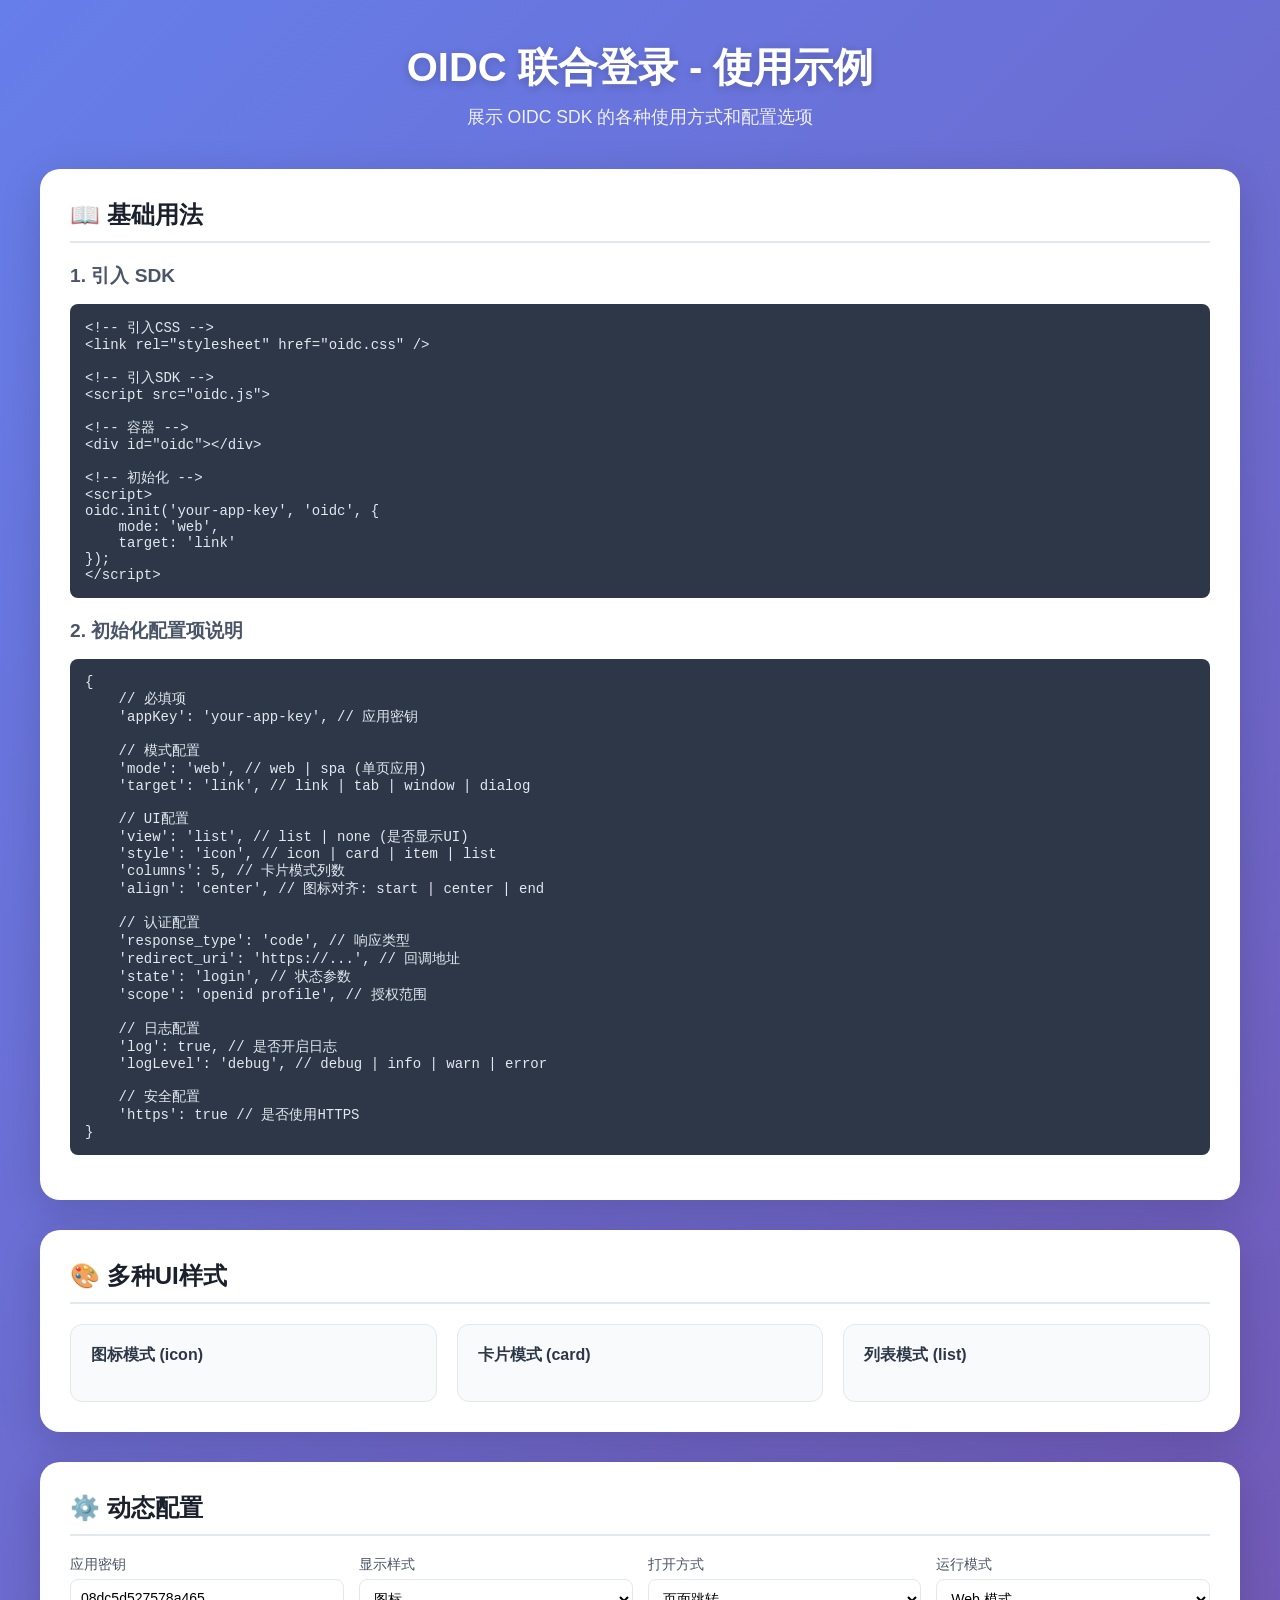
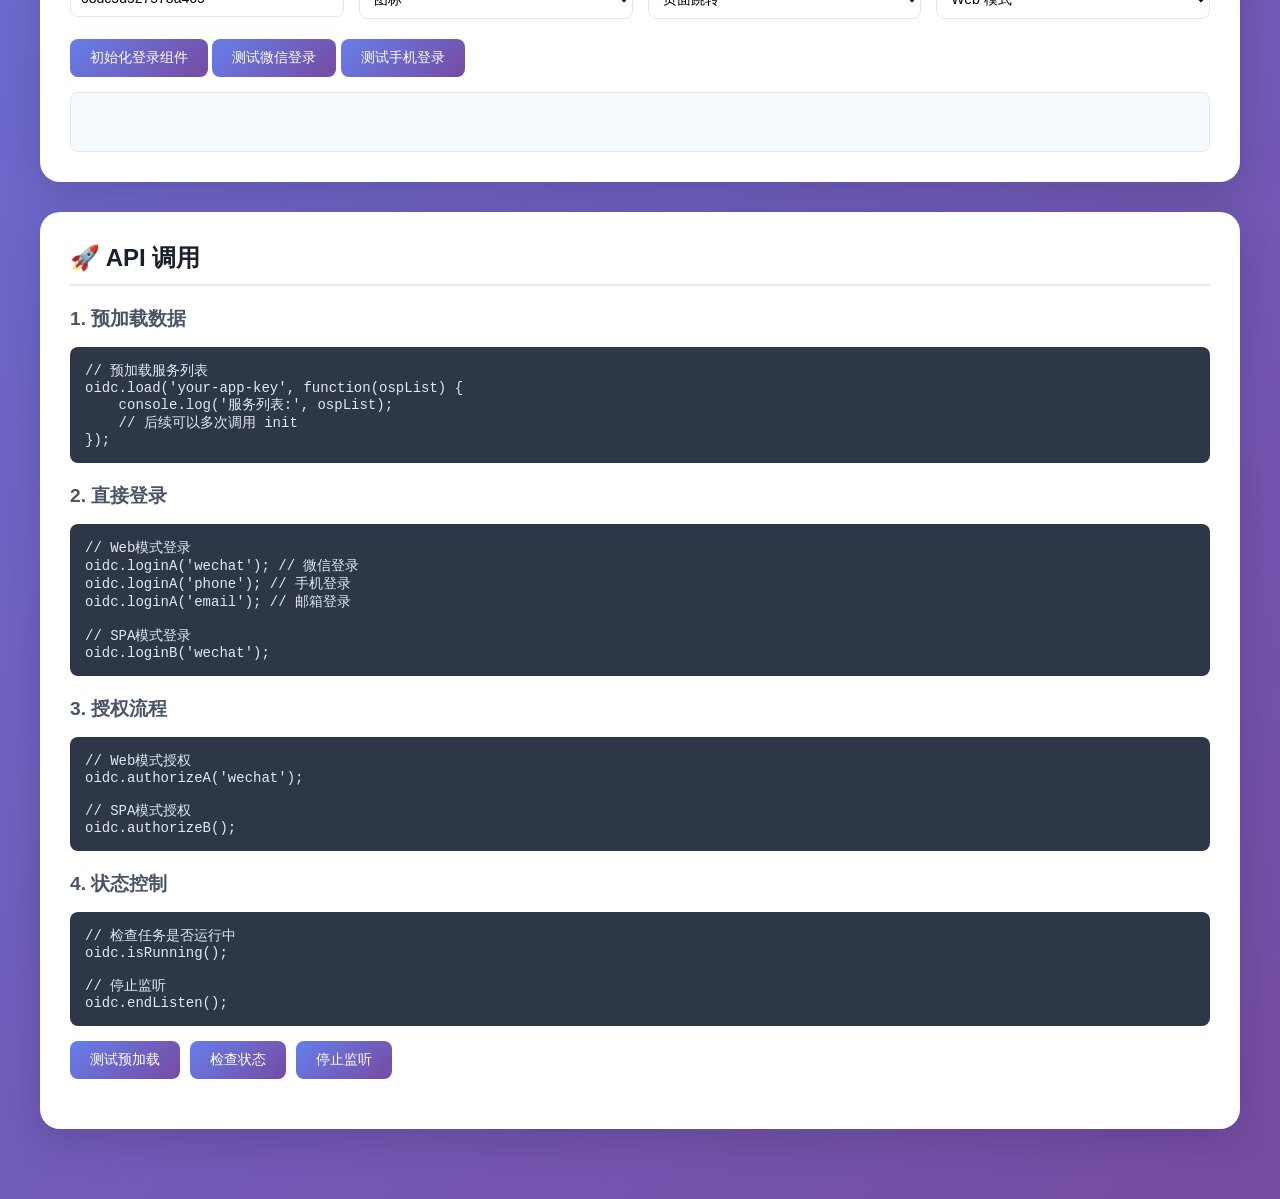
==== index.html @ f7e6a6fd "项目初始化" ====
<!DOCTYPE html>
<html lang="zh-CN">

<head>
    <meta charset="utf-8">
    <meta http-equiv="X-UA-Compatible" content="IE=edge">
    <meta name="viewport" content="width=device-width,initial-scale=1.0">
    <title>OIDC - 使用示例</title>
    <link rel="stylesheet" href="oidc.css" />
    <style>
        * {
            margin: 0;
            padding: 0;
            box-sizing: border-box;
        }

        body {
            font-family: -apple-system, BlinkMacSystemFont, 'Segoe UI', Roboto, 'Helvetica Neue', Arial, sans-serif;
            background: linear-gradient(135deg, #667eea 0%, #764ba2 100%);
            min-height: 100vh;
            padding: 40px 20px;
        }

        .container {
            max-width: 1200px;
            margin: 0 auto;
        }

        .header {
            text-align: center;
            color: white;
            margin-bottom: 40px;
        }

        .header h1 {
            font-size: 2.5rem;
            margin-bottom: 10px;
            text-shadow: 0 2px 10px rgba(0, 0, 0, 0.2);
        }

        .header p {
            font-size: 1.1rem;
            opacity: 0.9;
        }

        .demo-section {
            background: white;
            border-radius: 20px;
            padding: 30px;
            margin-bottom: 30px;
            box-shadow: 0 10px 40px rgba(0, 0, 0, 0.15);
        }

        .demo-section h2 {
            color: #1a202c;
            margin-bottom: 20px;
            font-size: 1.5rem;
            padding-bottom: 10px;
            border-bottom: 2px solid #e2e8f0;
        }

        .demo-section h3 {
            color: #4a5568;
            margin: 20px 0 10px;
            font-size: 1.2rem;
        }

        .demo-options {
            display: flex;
            gap: 10px;
            flex-wrap: wrap;
            margin-bottom: 20px;
        }

        .demo-btn {
            padding: 10px 20px;
            background: linear-gradient(135deg, #667eea 0%, #764ba2 100%);
            color: white;
            border: none;
            border-radius: 8px;
            cursor: pointer;
            font-size: 14px;
            transition: transform 0.2s, box-shadow 0.2s;
        }

        .demo-btn:hover {
            transform: translateY(-2px);
            box-shadow: 0 5px 20px rgba(102, 126, 234, 0.4);
        }

        .demo-btn:active {
            transform: translateY(0);
        }

        .code-block {
            background: #2d3748;
            color: #e2e8f0;
            padding: 15px;
            border-radius: 8px;
            font-family: 'Fira Code', 'Monaco', 'Consolas', monospace;
            font-size: 14px;
            overflow-x: auto;
            margin: 15px 0;
            white-space: pre-wrap;
            word-break: break-all;
        }

        .result-box {
            background: #f7fafc;
            border: 1px solid #e2e8f0;
            border-radius: 8px;
            padding: 15px;
            min-height: 60px;
            margin-top: 15px;
            font-family: monospace;
            font-size: 14px;
            color: #4a5568;
        }

        .login-area {
            display: grid;
            grid-template-columns: repeat(auto-fit, minmax(300px, 1fr));
            gap: 20px;
            margin-top: 20px;
        }

        .login-card {
            background: #f8fafc;
            border-radius: 12px;
            padding: 20px;
            border: 1px solid #e2e8f0;
        }

        .login-card h4 {
            color: #2d3748;
            margin-bottom: 15px;
        }

        #oidc-demo1,
        #oidc-demo2,
        #oidc-demo3 {
            width: 100%;
        }

        .config-form {
            display: grid;
            grid-template-columns: repeat(auto-fit, minmax(200px, 1fr));
            gap: 15px;
            margin-bottom: 20px;
        }

        .form-group {
            display: flex;
            flex-direction: column;
        }

        .form-group label {
            font-size: 14px;
            color: #4a5568;
            margin-bottom: 5px;
        }

        .form-group input,
        .form-group select {
            padding: 10px;
            border: 1px solid #e2e8f0;
            border-radius: 8px;
            font-size: 14px;
            background: white;
        }

        .status-bar {
            position: fixed;
            bottom: 20px;
            right: 20px;
            background: #2d3748;
            color: white;
            padding: 15px 20px;
            border-radius: 10px;
            font-size: 14px;
            box-shadow: 0 5px 20px rgba(0, 0, 0, 0.3);
            max-width: 300px;
            display: none;
        }

        .status-bar.show {
            display: block;
        }

        .status-bar.success {
            background: #38a169;
        }

        .status-bar.error {
            background: #e53e3e;
        }
    </style>
</head>

<body>
    <div class="container">
        <div class="header">
            <h1>OIDC 联合登录 - 使用示例</h1>
            <p>展示 OIDC SDK 的各种使用方式和配置选项</p>
        </div>

        <!-- 基础用法 -->
        <div class="demo-section">
            <h2>📖 基础用法</h2>

            <h3>1. 引入 SDK</h3>
            <pre class="code-block">
&lt;!-- 引入CSS --&gt;
&lt;link rel="stylesheet" href="oidc.css" /&gt;

&lt;!-- 引入SDK --&gt;
&lt;script src="oidc.js"&gt;

&lt;!-- 容器 --&gt;
&lt;div id="oidc"&gt;&lt;/div&gt;

&lt;!-- 初始化 --&gt;
&lt;script&gt;
oidc.init('your-app-key', 'oidc', {
    mode: 'web',
    target: 'link'
});
&lt;/script&gt;</pre>

            <h3>2. 初始化配置项说明</h3>
            <pre class="code-block">
{
    // 必填项
    'appKey': 'your-app-key', // 应用密钥

    // 模式配置
    'mode': 'web', // web | spa (单页应用)
    'target': 'link', // link | tab | window | dialog

    // UI配置
    'view': 'list', // list | none (是否显示UI)
    'style': 'icon', // icon | card | item | list
    'columns': 5, // 卡片模式列数
    'align': 'center', // 图标对齐: start | center | end

    // 认证配置
    'response_type': 'code', // 响应类型
    'redirect_uri': 'https://...', // 回调地址
    'state': 'login', // 状态参数
    'scope': 'openid profile', // 授权范围

    // 日志配置
    'log': true, // 是否开启日志
    'logLevel': 'debug', // debug | info | warn | error

    // 安全配置
    'https': true // 是否使用HTTPS
}</pre>
        </div>

        <!-- 多种样式展示 -->
        <div class="demo-section">
            <h2>🎨 多种UI样式</h2>

            <div class="login-area">
                <div class="login-card">
                    <h4>图标模式 (icon)</h4>
                    <div id="oidc-demo1"></div>
                </div>

                <div class="login-card">
                    <h4>卡片模式 (card)</h4>
                    <div id="oidc-demo2"></div>
                </div>

                <div class="login-card">
                    <h4>列表模式 (list)</h4>
                    <div id="oidc-demo3"></div>
                </div>
            </div>
        </div>

        <!-- 动态配置 -->
        <div class="demo-section">
            <h2>⚙️ 动态配置</h2>

            <div class="config-form">
                <div class="form-group">
                    <label>应用密钥</label>
                    <input type="text" id="appKey" value="08dc5d527578a465" placeholder="请输入appKey">
                </div>
                <div class="form-group">
                    <label>显示样式</label>
                    <select id="style">
                        <option value="icon">图标</option>
                        <option value="card">卡片</option>
                        <option value="list">列表</option>
                    </select>
                </div>
                <div class="form-group">
                    <label>打开方式</label>
                    <select id="target">
                        <option value="link">页面跳转</option>
                        <option value="tab">新标签页</option>
                        <option value="window">弹窗</option>
                        <option value="dialog">对话框</option>
                    </select>
                </div>
                <div class="form-group">
                    <label>运行模式</label>
                    <select id="mode">
                        <option value="web">Web 模式</option>
                        <option value="spa">SPA 模式</option>
                    </select>
                </div>
            </div>

            <button class="demo-btn" onclick="initCustom()">初始化登录组件</button>
            <button class="demo-btn" onclick="testToUri('wechat')">测试微信登录</button>
            <button class="demo-btn" onclick="testToUri('phone')">测试手机登录</button>

            <div id="custom-login-area"></div>
            <div class="result-box" id="result"></div>
        </div>

        <!-- API调用示例 -->
        <div class="demo-section">
            <h2>🚀 API 调用</h2>

            <h3>1. 预加载数据</h3>
            <pre class="code-block">
// 预加载服务列表
oidc.load('your-app-key', function(ospList) {
    console.log('服务列表:', ospList);
    // 后续可以多次调用 init
});</pre>

            <h3>2. 直接登录</h3>
            <pre class="code-block">
// Web模式登录
oidc.loginA('wechat'); // 微信登录
oidc.loginA('phone'); // 手机登录
oidc.loginA('email'); // 邮箱登录

// SPA模式登录
oidc.loginB('wechat');</pre>

            <h3>3. 授权流程</h3>
            <pre class="code-block">
// Web模式授权
oidc.authorizeA('wechat');

// SPA模式授权
oidc.authorizeB();</pre>

            <h3>4. 状态控制</h3>
            <pre class="code-block">
// 检查任务是否运行中
oidc.isRunning();

// 停止监听
oidc.endListen();</pre>

            <div class="demo-options">
                <button class="demo-btn" onclick="testLoad()">测试预加载</button>
                <button class="demo-btn" onclick="checkStatus()">检查状态</button>
                <button class="demo-btn" onclick="stopListen()">停止监听</button>
            </div>
        </div>
    </div>

    <div class="status-bar" id="status-bar"></div>

    <script type="text/javascript" src="oidc.js" charset="utf-8"></script>
    <script type="text/javascript">
        var appKey = "08dc5d527578a465";
        // 示例1: 图标模式
        oidc.init(appKey, "oidc-demo1", {
            style: 'icon',
            align: 'center',
            target: 'dialog',
            log: true,
            logLevel: 'info',
            success: function (user) {
                showStatus('登录成功: ' + JSON.stringify(user), 'success');
            }
        });

        // 示例2: 卡片模式
        oidc.init(appKey, "oidc-demo2", {
            style: 'card',
            columns: 3,
            target: 'tab',
            log: true,
            logLevel: 'info'
        });

        // 示例3: 列表模式
        oidc.init(appKey, "oidc-demo3", {
            style: 'list',
            target: 'window',
            log: true,
            logLevel: 'info'
        });

        // 动态初始化
        function initCustom() {
            const appKey = document.getElementById('appKey').value;
            const mode = document.getElementById('mode').value;
            const target = document.getElementById('target').value;
            const style = document.getElementById('style').value;

            // 清空之前的内容
            const area = document.getElementById('custom-login-area');
            area.innerHTML = '<div id="custom-oidc"></div>';

            // 初始化
            oidc.init(appKey, 'custom-oidc', {
                mode: mode,
                target: target,
                style: style,
                columns: 3,
                log: true,
                logLevel: 'debug',
                success: function (user) {
                    showStatus('登录成功: ' + JSON.stringify(user), 'success');
                },
                error: function (err) {
                    showStatus('登录失败: ' + err, 'error');
                }
            });

            document.getElementById('result').textContent =
                `已初始化: appKey=${appKey}, mode=${mode}, target=${target}, style=${style}`;
        }

        // 测试直接跳转
        function testToUri(code) {
            oidc.toUri(code);
        }

        // 测试预加载
        function testLoad() {
            const appKey = document.getElementById('appKey').value;
            oidc.load(appKey, function (data) {
                document.getElementById('result').textContent =
                    '预加载成功，服务数量: ' + (data ? data.length : 0);
                showStatus('预加载完成', 'success');
            });
        }

        // 检查状态
        function checkStatus() {
            const running = oidc.isRunning();
            document.getElementById('result').textContent =
                '任务运行状态: ' + (running ? '运行中' : '已停止');
        }

        // 停止监听
        function stopListen() {
            oidc.endListen();
            document.getElementById('result').textContent = '已停止监听';
            showStatus('监听已停止', 'info');
        }

        // 显示状态提示
        function showStatus(message, type = 'info') {
            const bar = document.getElementById('status-bar');
            bar.textContent = message;
            bar.className = 'status-bar show ' + type;

            setTimeout(() => {
                bar.classList.remove('show');
            }, 3000);
        }
    </script>
</body>

</html>
---- oidc.css ----
/**ȫ��ͳһ��ʽ����*/
.oidc {
    --oidc-border-color: rgba(0, 0, 0, 0.175);
    --oidc-border-width: 1px;
    --oidc-border-radius: 0.375rem;
    --oidc-background-color: #fff;
}

/**�������Ӱ�ťʹ����ʽ*/
.oidc-link {
    padding: 8px 15px;
    color: #ffffff;
    cursor: pointer;
    height: 32px;
    font-weight: 500;
    font-size: 14px;
    border-radius: 4px;
    background-color: #409EFF;
    text-decoration: none;
}

/**�Ի�����ʽ*/
.oidc-dialog {
    position: fixed;
    width: 600px;
    background: white;
    border-radius: 8px;
    box-shadow: 0 2px 10px rgba(0,0,0,0.2);
    z-index: 1000;
    display: flex;
    flex-direction: column;
    justify-content: space-between;
}

    .oidc-dialog iframe {
        border: 0px;
        width: 100%;
        min-height: 20rem;
        margin: 0px;
        padding: 0px;
    }

.oidc-dialog-head {
    background: #2196F3;
    color: white;
    border-radius: 8px 8px 0 0;
    cursor: move;
    display: flex;
    flex-direction: row;
    justify-content: space-between;
    padding: 10px 10px;
}

    .oidc-dialog-head .title {
        user-select: none;
        flex: 100%;
    }

    .oidc-dialog-head .close {
        display: block;
        width: 21px;
        height: 21px;
        background-color: brown;
        text-align: center;
        border: 1px solid var(--oidc-border-color);
        border-radius: 3px;
        padding: 0px;
    }

        .oidc-dialog-head .close:hover {
            background-color: red;
            color: white;
            font-weight: bold;
            cursor: pointer;
        }

.oidc-dialog-body {
    min-height: 100px;
    margin: 0px;
    flex: 100%;
}

.oidc-dialog-foot {
    border-top: 1px solid var(--oidc-border-color);
    color: #bbb;
    font-size: 10px;
    padding: 5px 10px;
}

/**��Ƭ��ʽ*/
.oidc-card {
    border: var(--oidc-border-width) solid var(--oidc-border-color);
    border-radius: var(--oidc-border-radius);
    background-color: var(--oidc-background-color);
}

.oidc-card_head, .oidc-card_foot {
    padding: 0.5rem;
}

.oidc-card_head {
    text-align: left;
    border-bottom: var(--oidc-border-width) solid var(--oidc-border-color);
}

.oidc-card_body {
    padding: 1rem;
}

.oidc-card_foot {
    text-align: right;
    border-top: var(--oidc-border-width) solid var(--oidc-border-color);
}

/**�б���ʽ*/
.oidc-list {
    width: 100%;
    margin: 0 auto;
}

/**Item�����ʽ*/
.oidc-list-item {
    border-radius: var(--oidc-border-radius);
    border: var(--oidc-border-width) solid var(--oidc-border-color);
    display: flex;
    flex-direction: row;
    justify-content: space-between;
    align-content: center;
    align-items: center;
    gap: 10px;
    padding: 7px;
    cursor: pointer;
    overflow: hidden;
    margin: 5px;
}

    .oidc-list-item:hover {
        background-color: aliceblue;
    }

    .oidc-list-item .logo {
        width: 24px;
        height: 24px;
    }

        .oidc-list-item .logo > img {
            display: block;
            height: 100%;
            width: 100%;
            border-radius: .25rem !important;
        }

    .oidc-list-item .line {
        width: 1px;
        height: 22px;
        content: " ";
        background-color: #e7e9eb;
    }

    .oidc-list-item .text {
        flex: 1;
    }

    .oidc-list-item .tips {
        color: #BBB;
        font-size: 10px;
        white-space: nowrap;
        overflow: hidden;
    }

/**Icon�����ʽ*/
.oidc-data-icon {
    display: flex;
    flex-direction: row;
}

.oidc-list-icon {
    padding: 5px;
    border-radius: var(--oidc-border-radius);
    cursor: pointer;
    border: var(--oidc-border-width) solid var(--oidc-background-color);
    text-align: center;
    display: flex;
    flex-direction: row;
    justify-content: center;
    align-items: center;
}

    .oidc-list-icon:hover {
        border: var(--oidc-border-width) solid var(--oidc-border-color);
    }

    .oidc-list-icon .logo {
        text-align: center;
        width: 24px;
        height: 24px;
    }

        .oidc-list-icon .logo > img {
            display: block;
            width: 100%;
            height: 100%;
            border-radius: .25rem !important;
        }

/**Card�����ʽ*/
.oidc-data-card {
    display: grid;
}

.oidc-list-card {
    padding: 10px;
    border-radius: var(--oidc-border-radius);
    cursor: pointer;
    border: var(--oidc-border-width) solid var(--oidc-background-color);
    text-align: center;
    display: flex;
    flex-direction: column;
    justify-content: center;
    align-items: center;
}

    .oidc-list-card:hover {
        border: var(--oidc-border-width) solid var(--oidc-border-color);
    }

    .oidc-list-card .logo {
        text-align: center;
        width: 32px;
        height: 32px;
    }

        .oidc-list-card .logo > img {
            display: block;
            width: 100%;
            height: 100%;
            border-radius: .25rem !important;
        }

    .oidc-list-card .text {
        margin-top: 10px;
        border: 1px solid #f8f8f8;
        line-height: 20px;
        border-radius: 3px;
        background-color: #fafafa;
        width: 100%;
        word-wrap: normal;
        overflow: hidden;
    }

    .oidc-list-card .tips {
        display: none;
    }
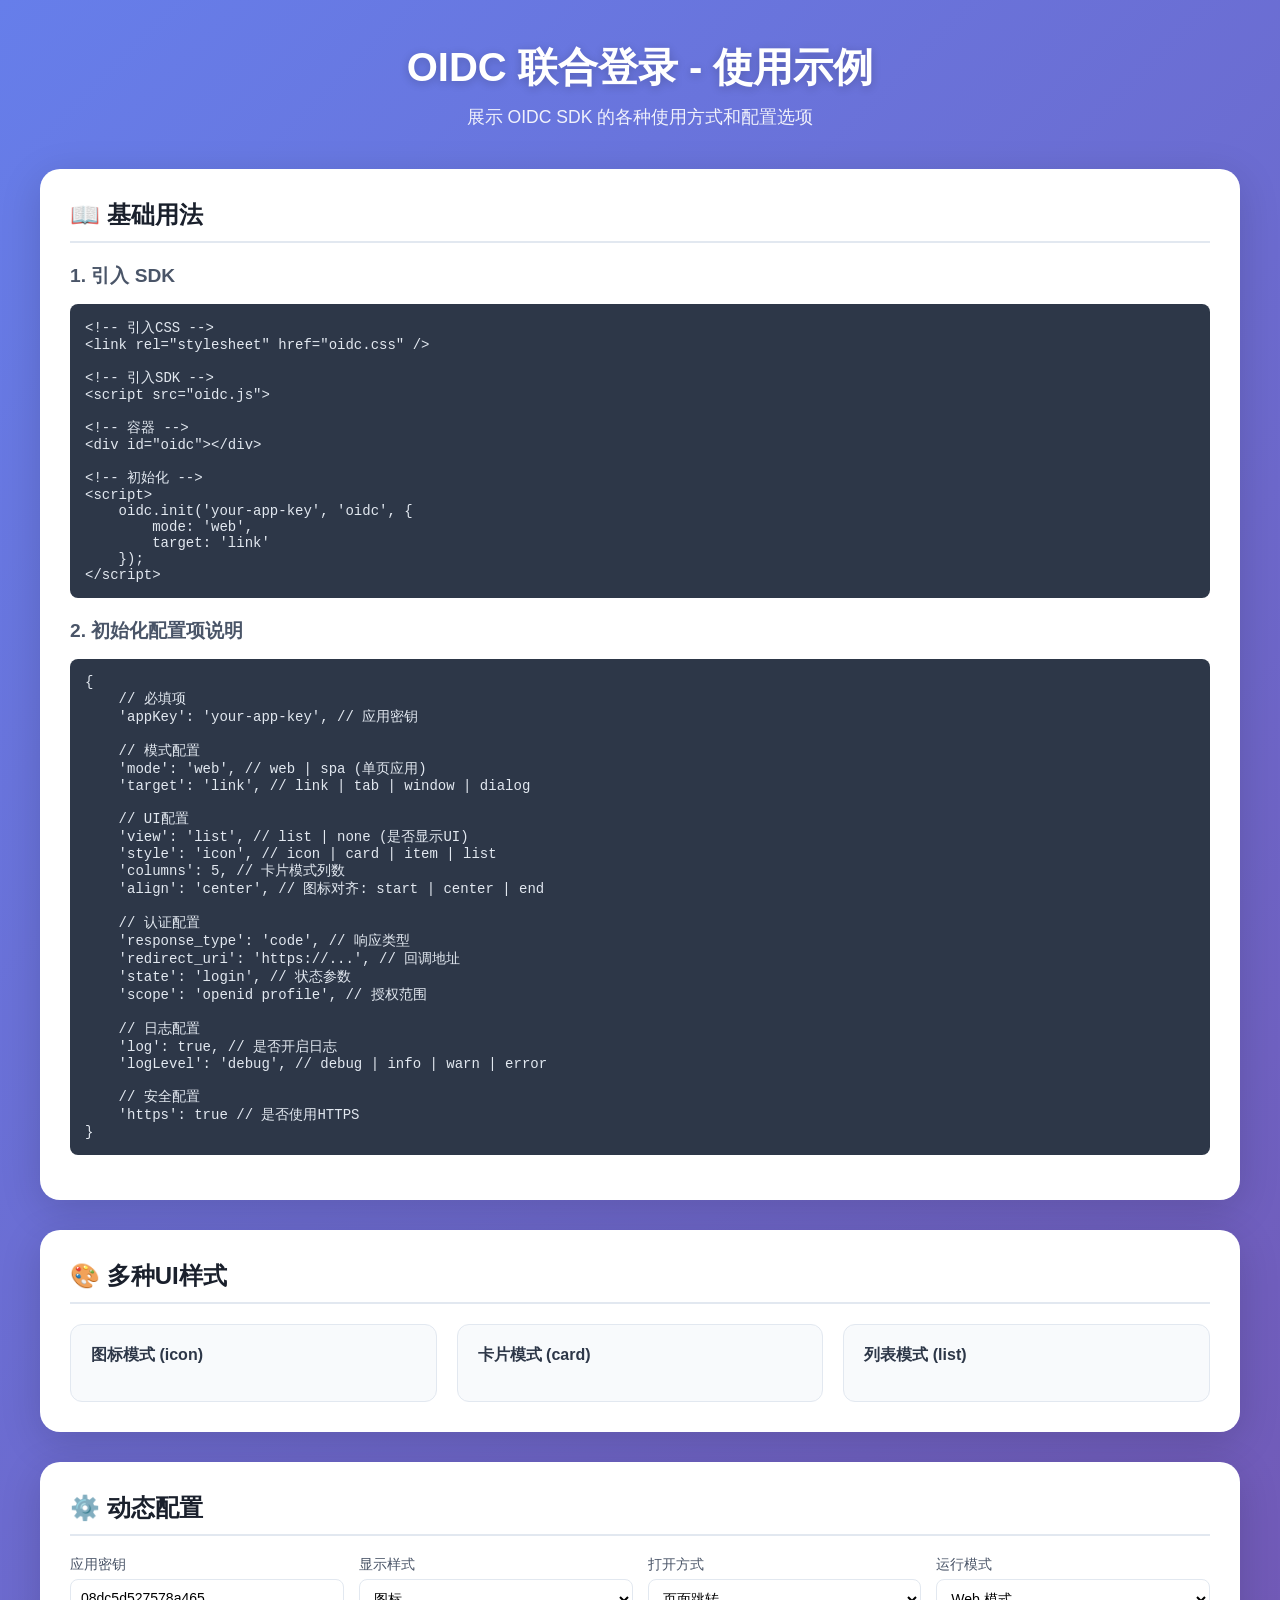
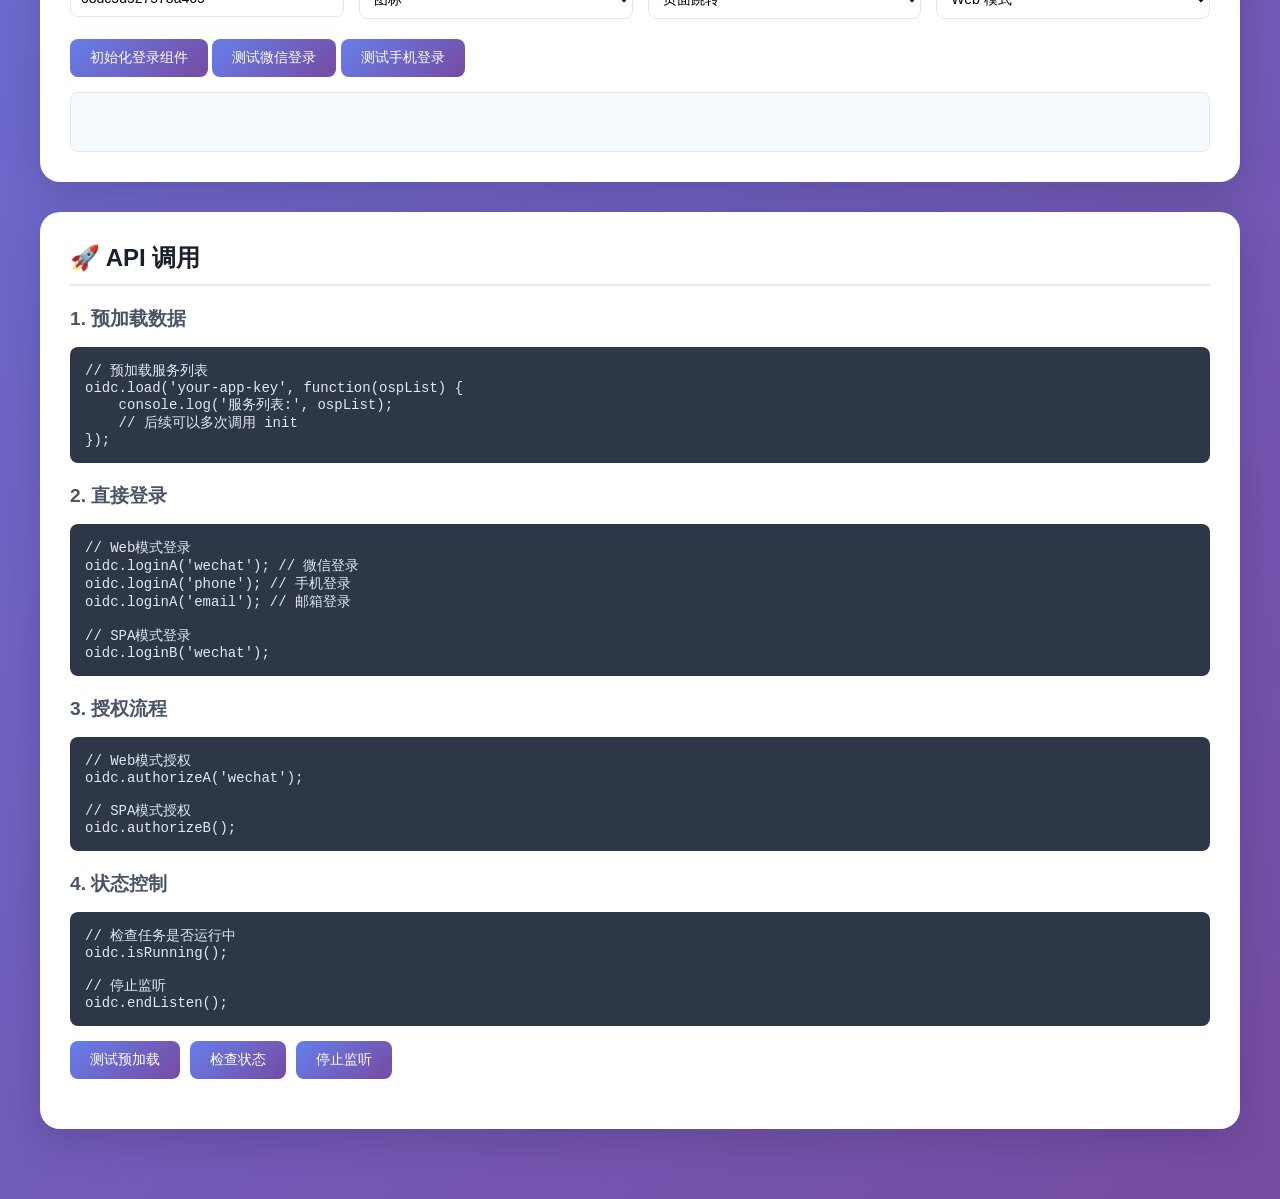
==== commit c45c2fc6: "测试案例完善。" ====
--- a/index.html
+++ b/index.html
@@ -221,10 +221,10 @@
 
 &lt;!-- 初始化 --&gt;
 &lt;script&gt;
-oidc.init('your-app-key', 'oidc', {
-    mode: 'web',
-    target: 'link'
-});
+    oidc.init('your-app-key', 'oidc', {
+        mode: 'web',
+        target: 'link'
+    });
 &lt;/script&gt;</pre>
 
             <h3>2. 初始化配置项说明</h3>
--- a/oidc.css
+++ b/oidc.css
@@ -1,4 +1,4 @@
-/**ȫ��ͳһ��ʽ����*/
+/**全局统一样式定义*/
 .oidc {
     --oidc-border-color: rgba(0, 0, 0, 0.175);
     --oidc-border-width: 1px;
@@ -6,7 +6,7 @@
     --oidc-background-color: #fff;
 }
 
-/**�������Ӱ�ťʹ����ʽ*/
+/**外链链接按钮使用样式*/
 .oidc-link {
     padding: 8px 15px;
     color: #ffffff;
@@ -19,7 +19,7 @@
     text-decoration: none;
 }
 
-/**�Ի�����ʽ*/
+/**对话框样式*/
 .oidc-dialog {
     position: fixed;
     width: 600px;
@@ -87,7 +87,7 @@
     padding: 5px 10px;
 }
 
-/**��Ƭ��ʽ*/
+/**卡片样式*/
 .oidc-card {
     border: var(--oidc-border-width) solid var(--oidc-border-color);
     border-radius: var(--oidc-border-radius);
@@ -112,13 +112,13 @@
     border-top: var(--oidc-border-width) solid var(--oidc-border-color);
 }
 
-/**�б���ʽ*/
+/**列表样式*/
 .oidc-list {
     width: 100%;
     margin: 0 auto;
 }
 
-/**Item�����ʽ*/
+/**Item风格样式*/
 .oidc-list-item {
     border-radius: var(--oidc-border-radius);
     border: var(--oidc-border-width) solid var(--oidc-border-color);
@@ -168,7 +168,7 @@
         overflow: hidden;
     }
 
-/**Icon�����ʽ*/
+/**Icon风格样式*/
 .oidc-data-icon {
     display: flex;
     flex-direction: row;
@@ -203,7 +203,7 @@
             border-radius: .25rem !important;
         }
 
-/**Card�����ʽ*/
+/**Card风格样式*/
 .oidc-data-card {
     display: grid;
 }
